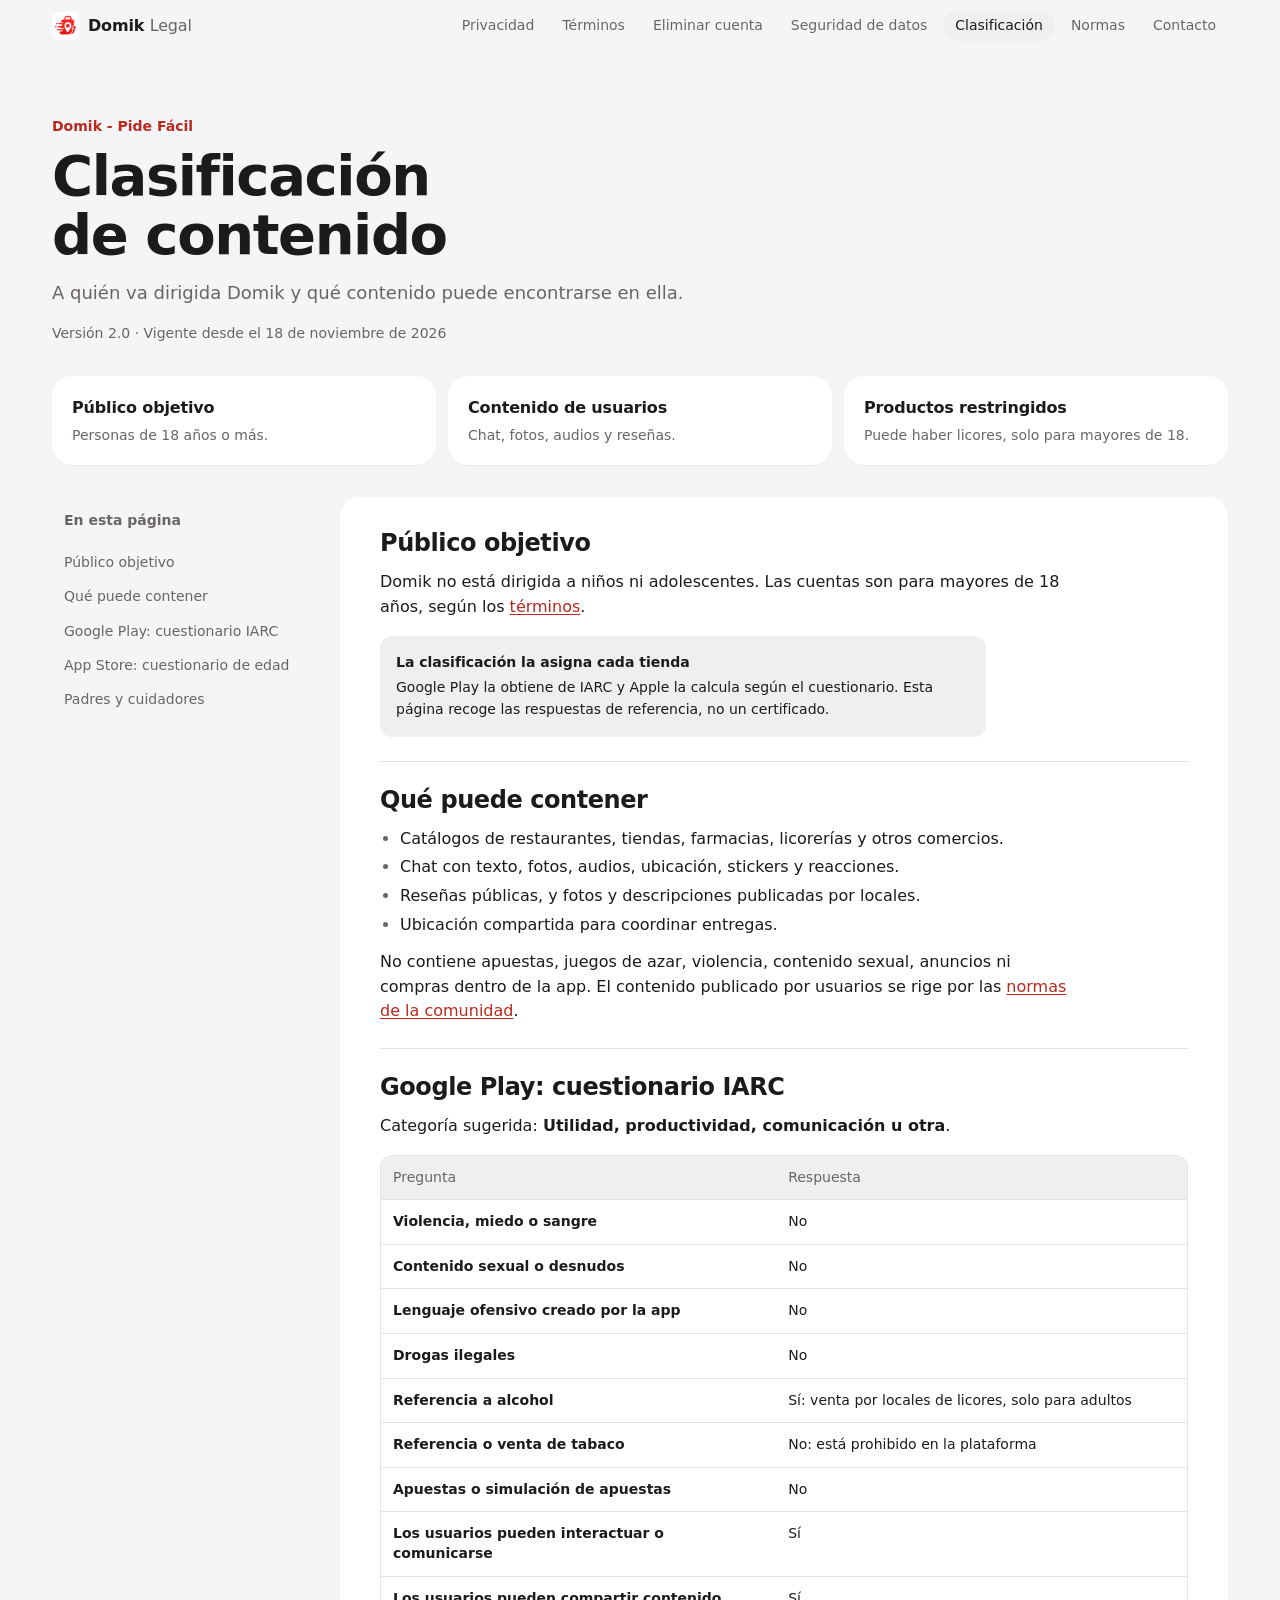
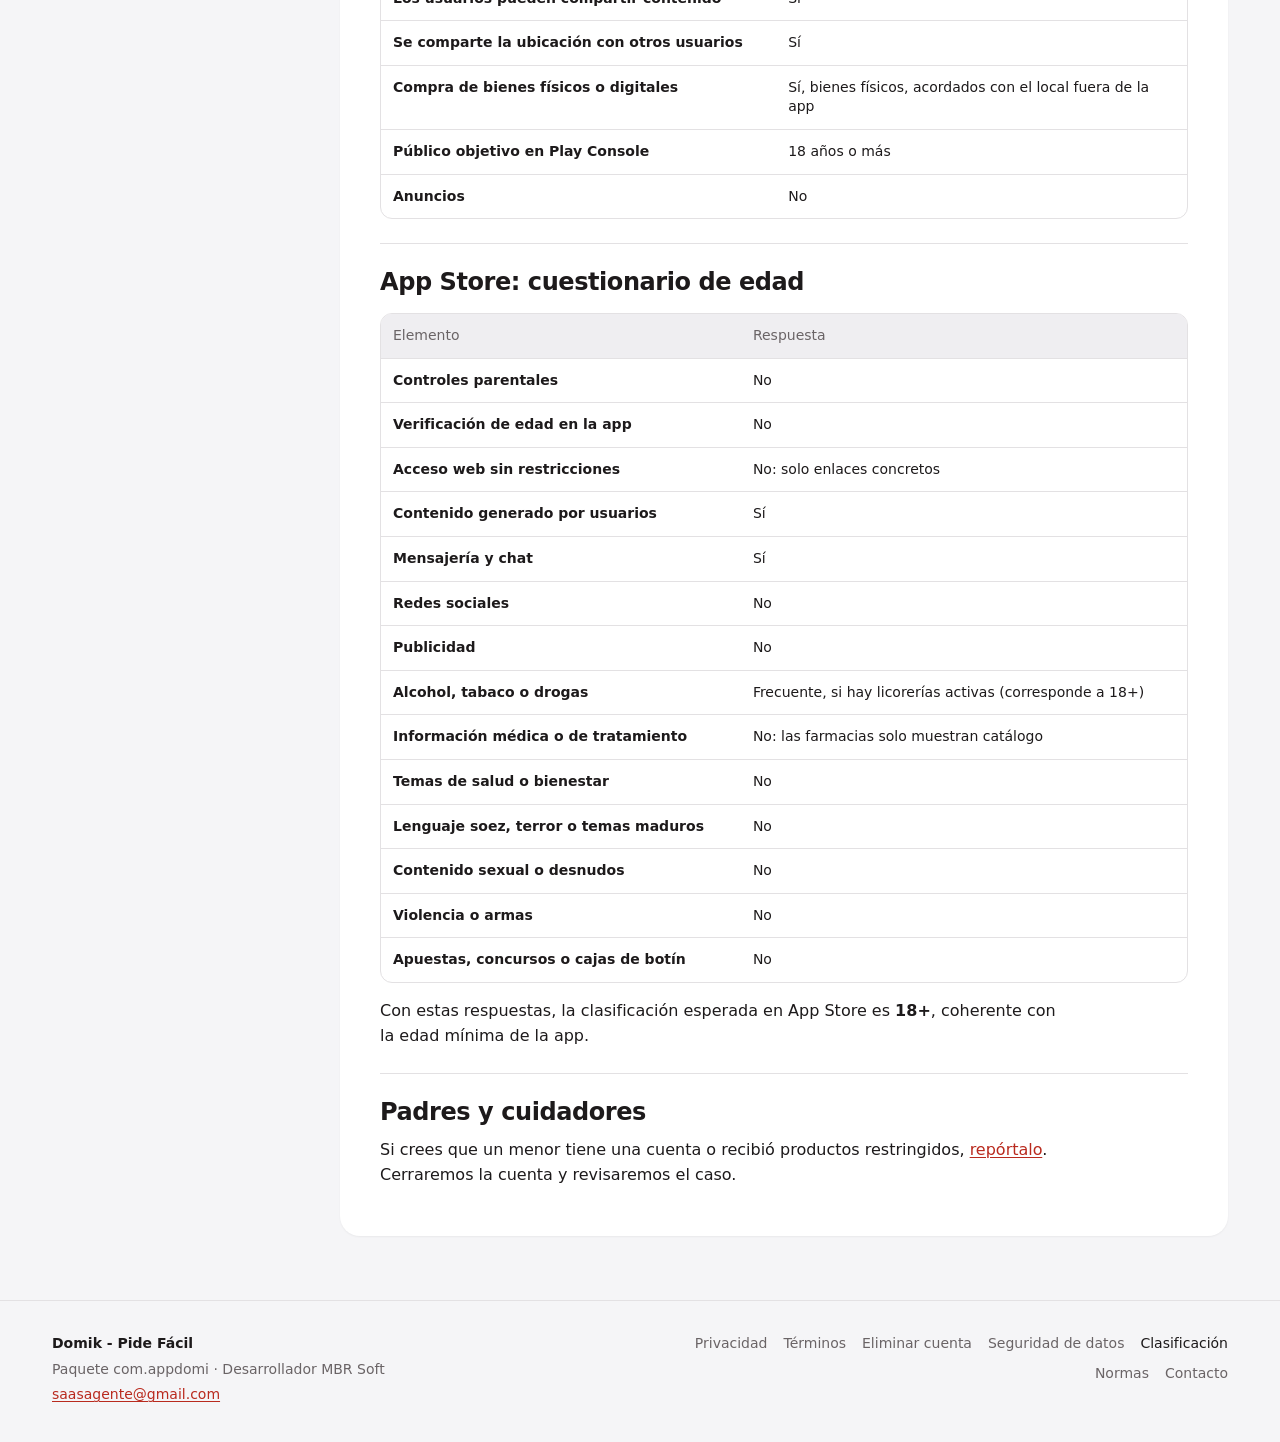
==== clasificacion-contenido.html @ aacac6eb "feat(legal): crear centro legal de Domik con páginas para tiendas Reescribe privacidad y eliminación" ====
<!doctype html>
<html lang="es-CO">
<head>
<meta charset="utf-8">
<meta name="viewport" content="width=device-width, initial-scale=1, viewport-fit=cover">
<meta http-equiv="Content-Security-Policy" content="default-src 'none'; style-src 'self'; script-src 'self'; img-src 'self'; base-uri 'none'; form-action 'none'">
<meta name="referrer" content="strict-origin-when-cross-origin">
<title>Clasificación de contenido | Domik</title>
<meta name="description" content="Público objetivo y declaración de contenido de Domik - Pide Fácil para Google Play (IARC) y App Store.">
<link rel="canonical" href="https://politicas.millerrivera.com/clasificacion-contenido.html">
<meta property="og:type" content="website">
<meta property="og:locale" content="es_CO">
<meta property="og:site_name" content="Domik - Pide Fácil">
<meta property="og:title" content="Clasificación de contenido | Domik">
<meta property="og:description" content="Público objetivo y declaración de contenido de Domik - Pide Fácil para Google Play (IARC) y App Store.">
<meta property="og:url" content="https://politicas.millerrivera.com/clasificacion-contenido.html">
<meta property="og:image" content="https://politicas.millerrivera.com/assets/logo.png">
<meta name="theme-color" media="(prefers-color-scheme: light)" content="#f5f5f7">
<meta name="theme-color" media="(prefers-color-scheme: dark)" content="#0e0b0c">
<link rel="icon" href="assets/logo.png" type="image/png">
<link rel="apple-touch-icon" href="assets/logo.png">
<link rel="stylesheet" href="assets/styles.css">
<script src="assets/site.js" defer></script>
</head>
<body>
<a class="skip" href="#contenido">Saltar al contenido</a>
<header class="topbar">
  <div class="topbar-in">
    <a class="brand" href="politicas.html" aria-label="Domik, centro legal"><img src="assets/logo.png" alt="" width="28" height="28"><span>Domik <small>Legal</small></span></a>
    <nav class="nav-wide" aria-label="Documentos legales"><a class="nav-link" href="politicas.html">Privacidad</a><a class="nav-link" href="terminos.html">Términos</a><a class="nav-link" href="./">Eliminar cuenta</a><a class="nav-link" href="seguridad-datos.html">Seguridad de datos</a><a class="nav-link" href="clasificacion-contenido.html" aria-current="page">Clasificación</a><a class="nav-link" href="normas-comunidad.html">Normas</a><a class="nav-link" href="contacto.html">Contacto</a></nav>
    <details class="nav-menu">
      <summary>Documentos</summary>
      <nav aria-label="Documentos legales, menú"><a class="menu-link" href="politicas.html">Privacidad</a><a class="menu-link" href="terminos.html">Términos</a><a class="menu-link" href="./">Eliminar cuenta</a><a class="menu-link" href="seguridad-datos.html">Seguridad de datos</a><a class="menu-link" href="clasificacion-contenido.html" aria-current="page">Clasificación</a><a class="menu-link" href="normas-comunidad.html">Normas</a><a class="menu-link" href="contacto.html">Contacto</a></nav>
    </details>
  </div>
</header>
<main id="contenido">
  <header class="hero">
    <p class="eyebrow">Domik - Pide Fácil</p>
    <h1>Clasificación de contenido</h1>
    <p class="lead">A quién va dirigida Domik y qué contenido puede encontrarse en ella.</p>
    <p class="meta">Versión 2.0 · Vigente desde el <time datetime="2026-11-18">18 de noviembre de 2026</time></p>
    
  </header>
  <div class="summary"><div class="cards"><div class="card"><h3>Público objetivo</h3><p>Personas de 18 años o más.</p></div><div class="card"><h3>Contenido de usuarios</h3><p>Chat, fotos, audios y reseñas.</p></div><div class="card"><h3>Productos restringidos</h3><p>Puede haber licores, solo para mayores de 18.</p></div></div></div>
  <div class="doc">
    <aside class="toc-wrap">
      <details class="toc" open>
        <summary>En esta página</summary>
        <ol><li><a href="#publico">Público objetivo</a></li><li><a href="#contenido">Qué puede contener</a></li><li><a href="#google">Google Play: cuestionario IARC</a></li><li><a href="#apple">App Store: cuestionario de edad</a></li><li><a href="#familias">Padres y cuidadores</a></li></ol>
      </details>
    </aside>
    <article class="prose">
<section id="publico"><h2>Público objetivo</h2>
      <p>Domik no está dirigida a niños ni adolescentes. Las cuentas son para mayores de 18 años, según los <a href="terminos.html#cuenta">términos</a>.</p>
      <aside class="callout callout-info"><strong>La clasificación la asigna cada tienda</strong><div>Google Play la obtiene de IARC y Apple la calcula según el cuestionario. Esta página recoge las respuestas de referencia, no un certificado.</div></aside>
    </section>
<section id="contenido"><h2>Qué puede contener</h2>
      <ul><li>Catálogos de restaurantes, tiendas, farmacias, licorerías y otros comercios.</li><li>Chat con texto, fotos, audios, ubicación, stickers y reacciones.</li><li>Reseñas públicas, y fotos y descripciones publicadas por locales.</li><li>Ubicación compartida para coordinar entregas.</li></ul>
      <p>No contiene apuestas, juegos de azar, violencia, contenido sexual, anuncios ni compras dentro de la app. El contenido publicado por usuarios se rige por las <a href="normas-comunidad.html">normas de la comunidad</a>.</p>
    </section>
<section id="google"><h2>Google Play: cuestionario IARC</h2>
      <p>Categoría sugerida: <strong>Utilidad, productividad, comunicación u otra</strong>.</p>
      <div class="table-wrap"><table><thead><tr><th scope="col">Pregunta</th><th scope="col">Respuesta</th></tr></thead><tbody><tr><th scope="row" data-label="Pregunta">Violencia, miedo o sangre</th><td data-label="Respuesta">No</td></tr><tr><th scope="row" data-label="Pregunta">Contenido sexual o desnudos</th><td data-label="Respuesta">No</td></tr><tr><th scope="row" data-label="Pregunta">Lenguaje ofensivo creado por la app</th><td data-label="Respuesta">No</td></tr><tr><th scope="row" data-label="Pregunta">Drogas ilegales</th><td data-label="Respuesta">No</td></tr><tr><th scope="row" data-label="Pregunta">Referencia a alcohol</th><td data-label="Respuesta">Sí: venta por locales de licores, solo para adultos</td></tr><tr><th scope="row" data-label="Pregunta">Referencia o venta de tabaco</th><td data-label="Respuesta">No: está prohibido en la plataforma</td></tr><tr><th scope="row" data-label="Pregunta">Apuestas o simulación de apuestas</th><td data-label="Respuesta">No</td></tr><tr><th scope="row" data-label="Pregunta">Los usuarios pueden interactuar o comunicarse</th><td data-label="Respuesta">Sí</td></tr><tr><th scope="row" data-label="Pregunta">Los usuarios pueden compartir contenido</th><td data-label="Respuesta">Sí</td></tr><tr><th scope="row" data-label="Pregunta">Se comparte la ubicación con otros usuarios</th><td data-label="Respuesta">Sí</td></tr><tr><th scope="row" data-label="Pregunta">Compra de bienes físicos o digitales</th><td data-label="Respuesta">Sí, bienes físicos, acordados con el local fuera de la app</td></tr><tr><th scope="row" data-label="Pregunta">Público objetivo en Play Console</th><td data-label="Respuesta">18 años o más</td></tr><tr><th scope="row" data-label="Pregunta">Anuncios</th><td data-label="Respuesta">No</td></tr></tbody></table></div>
    </section>
<section id="apple"><h2>App Store: cuestionario de edad</h2>
      <div class="table-wrap"><table><thead><tr><th scope="col">Elemento</th><th scope="col">Respuesta</th></tr></thead><tbody><tr><th scope="row" data-label="Elemento">Controles parentales</th><td data-label="Respuesta">No</td></tr><tr><th scope="row" data-label="Elemento">Verificación de edad en la app</th><td data-label="Respuesta">No</td></tr><tr><th scope="row" data-label="Elemento">Acceso web sin restricciones</th><td data-label="Respuesta">No: solo enlaces concretos</td></tr><tr><th scope="row" data-label="Elemento">Contenido generado por usuarios</th><td data-label="Respuesta">Sí</td></tr><tr><th scope="row" data-label="Elemento">Mensajería y chat</th><td data-label="Respuesta">Sí</td></tr><tr><th scope="row" data-label="Elemento">Redes sociales</th><td data-label="Respuesta">No</td></tr><tr><th scope="row" data-label="Elemento">Publicidad</th><td data-label="Respuesta">No</td></tr><tr><th scope="row" data-label="Elemento">Alcohol, tabaco o drogas</th><td data-label="Respuesta">Frecuente, si hay licorerías activas (corresponde a 18+)</td></tr><tr><th scope="row" data-label="Elemento">Información médica o de tratamiento</th><td data-label="Respuesta">No: las farmacias solo muestran catálogo</td></tr><tr><th scope="row" data-label="Elemento">Temas de salud o bienestar</th><td data-label="Respuesta">No</td></tr><tr><th scope="row" data-label="Elemento">Lenguaje soez, terror o temas maduros</th><td data-label="Respuesta">No</td></tr><tr><th scope="row" data-label="Elemento">Contenido sexual o desnudos</th><td data-label="Respuesta">No</td></tr><tr><th scope="row" data-label="Elemento">Violencia o armas</th><td data-label="Respuesta">No</td></tr><tr><th scope="row" data-label="Elemento">Apuestas, concursos o cajas de botín</th><td data-label="Respuesta">No</td></tr></tbody></table></div>
      <p>Con estas respuestas, la clasificación esperada en App Store es <strong>18+</strong>, coherente con la edad mínima de la app.</p>
    </section>
<section id="familias"><h2>Padres y cuidadores</h2>
      <p>Si crees que un menor tiene una cuenta o recibió productos restringidos, <a href="contacto.html#reportar">repórtalo</a>. Cerraremos la cuenta y revisaremos el caso.</p>
    </section>
    </article>
  </div>
</main>
<footer class="footer">
  <div class="footer-in">
    <div>
      <p class="footer-name">Domik - Pide Fácil</p>
      <p>Paquete com.appdomi · Desarrollador MBR Soft</p>
      <p><a href="mailto:saasagente@gmail.com">saasagente@gmail.com</a></p>
    </div>
    <nav aria-label="Documentos legales, pie de página"><a class="footer-link" href="politicas.html">Privacidad</a><a class="footer-link" href="terminos.html">Términos</a><a class="footer-link" href="./">Eliminar cuenta</a><a class="footer-link" href="seguridad-datos.html">Seguridad de datos</a><a class="footer-link" href="clasificacion-contenido.html" aria-current="page">Clasificación</a><a class="footer-link" href="normas-comunidad.html">Normas</a><a class="footer-link" href="contacto.html">Contacto</a></nav>
  </div>
</footer>
</body>
</html>
---- assets/styles.css ----
/* Sistema de diseño del sitio legal.
   Primitivos: paleta de marca de la app y neutros.
   Semánticos: los únicos que usan los componentes; el modo oscuro solo los redefine. */

:root {
  color-scheme: light dark;

  /* Primitivos */
  --red-300: #ff6f66;
  --red-500: #d93a2b;
  --red-600: #b92a1e;
  --red-100: #fde7e8;
  --red-900: #35100f;
  --amber-100: #fff3d6;
  --amber-800: #7a4d00;
  --amber-900: #33240a;
  --amber-200: #ffd98a;
  --ink-950: #0e0b0c;
  --ink-900: #1a1516;
  --ink-800: #272122;
  --ink-700: #3a3334;
  --gray-500: #6a6466;
  --gray-400: #a8a1a3;
  --gray-200: #e3e1e3;
  --gray-100: #f5f5f7;
  --white: #fff;

  /* Semánticos */
  --background: var(--gray-100);
  --surface: var(--white);
  --surface-muted: #efeef1;
  --foreground: #1d1a1b;
  --muted: var(--gray-500);
  --border: var(--gray-200);
  --primary: var(--red-600);
  --primary-solid: var(--red-600);
  --on-primary: var(--white);
  --primary-tint: var(--red-100);
  --on-tint: #8a1d14;
  --warning-bg: var(--amber-100);
  --warning-fg: var(--amber-800);
  --ring: var(--red-500);
  --material: rgb(245 245 247 / 0.72);
  --material-solid: var(--gray-100);

  /* Tipografía */
  --font: system-ui, -apple-system, "SF Pro Text", "Segoe UI", Roboto, "Helvetica Neue", Arial, sans-serif;
  --text-xs: 0.75rem;
  --text-sm: 0.875rem;
  --text-md: 1rem;
  --text-lg: 1.125rem;
  --text-xl: 1.5rem;
  --text-display: clamp(2.25rem, 1.6rem + 3vw, 3.5rem);

  /* Espaciado (base 4 px) */
  --s-1: 0.25rem;
  --s-2: 0.5rem;
  --s-3: 0.75rem;
  --s-4: 1rem;
  --s-5: 1.25rem;
  --s-6: 1.5rem;
  --s-8: 2rem;
  --s-10: 2.5rem;
  --s-12: 3rem;
  --s-16: 4rem;

  /* Radios y sombras */
  --r-sm: 0.5rem;
  --r-md: 0.75rem;
  --r-lg: 1.25rem;
  --r-full: 999px;
  --shadow-sm: 0 1px 2px rgb(20 10 10 / 0.05);
  --shadow-md: 0 1px 2px rgb(20 10 10 / 0.04), 0 8px 24px rgb(20 10 10 / 0.06);

  --bar-h: 3.25rem;
}

@media (prefers-color-scheme: dark) {
  :root {
    --background: var(--ink-950);
    --surface: var(--ink-900);
    --surface-muted: var(--ink-800);
    --foreground: #f4f1f1;
    --muted: var(--gray-400);
    --border: var(--ink-700);
    --primary: var(--red-300);
    --primary-solid: var(--red-600);
    --primary-tint: var(--red-900);
    --on-tint: #ffc9c4;
    --warning-bg: var(--amber-900);
    --warning-fg: var(--amber-200);
    --ring: var(--red-300);
    --material: rgb(14 11 12 / 0.72);
    --material-solid: var(--ink-950);
    --shadow-sm: none;
    --shadow-md: none;
  }
}

*, *::before, *::after { box-sizing: border-box; }

html {
  font-family: var(--font);
  line-height: 1.55;
  -webkit-text-size-adjust: 100%;
  scroll-behavior: smooth;
  scroll-padding-top: calc(var(--bar-h) + var(--s-6));
}

body {
  margin: 0;
  background: var(--background);
  color: var(--foreground);
  -webkit-font-smoothing: antialiased;
  overflow-wrap: break-word;
}

a { color: var(--primary); text-underline-offset: 0.15em; text-decoration-thickness: 1px; }
a:hover { text-decoration-thickness: 2px; }
:focus-visible { outline: 2px solid var(--ring); outline-offset: 2px; border-radius: var(--r-sm); }

.skip {
  position: absolute; left: var(--s-3); top: -4rem; z-index: 30;
  padding: var(--s-2) var(--s-4); border-radius: var(--r-sm);
  background: var(--primary-solid); color: var(--on-primary);
}
.skip:focus { top: var(--s-2); }

/* Barra superior: material translúcido, el contenido pasa por debajo. */
.topbar {
  position: sticky; top: 0; z-index: 20;
  background: var(--material);
  -webkit-backdrop-filter: blur(20px) saturate(180%);
  backdrop-filter: blur(20px) saturate(180%);
}
.topbar::after {
  content: ""; position: absolute; inset: 100% 0 auto; height: var(--s-3);
  background: linear-gradient(var(--material), transparent);
  pointer-events: none; opacity: 0; transition: opacity 160ms ease;
}
.is-scrolled .topbar::after { opacity: 1; }

.topbar-in {
  display: flex; align-items: center; justify-content: space-between; gap: var(--s-4);
  max-width: 76rem; min-height: var(--bar-h); margin: 0 auto;
  padding: 0 max(var(--s-5), env(safe-area-inset-right)) 0 max(var(--s-5), env(safe-area-inset-left));
}
.brand {
  display: inline-flex; align-items: center; gap: var(--s-2);
  color: var(--foreground); font-weight: 600; letter-spacing: -0.01em; text-decoration: none;
}
.brand img { border-radius: var(--r-sm); }
.brand small { color: var(--muted); font-size: inherit; font-weight: 400; }

.nav-wide { display: none; gap: var(--s-1); }
.nav-link {
  padding: var(--s-1) var(--s-3); border-radius: var(--r-full);
  color: var(--muted); font-size: var(--text-sm); text-decoration: none; white-space: nowrap;
  transition: color 120ms ease, background-color 120ms ease, transform 100ms ease-out;
}
.nav-link:hover { color: var(--foreground); }
.nav-link:active, .btn:active, .menu-link:active { transform: scale(0.97); }
.nav-link[aria-current] { background: var(--surface-muted); color: var(--foreground); font-weight: 500; }

.nav-menu { position: relative; }
.nav-menu summary {
  display: flex; align-items: center; gap: var(--s-1); min-height: 2.75rem;
  color: var(--foreground); font-size: var(--text-sm); font-weight: 500;
  cursor: pointer; list-style: none;
}
.nav-menu summary::-webkit-details-marker { display: none; }
.nav-menu summary::after, .toc summary::after {
  content: ""; width: 0.45em; height: 0.45em; margin: -0.15em 0 0 0.35em;
  border: solid currentColor; border-width: 0 1.5px 1.5px 0; transform: rotate(45deg);
  transition: transform 160ms ease;
}
.nav-menu[open] summary::after, .toc[open] summary::after { margin-top: 0.2em; transform: rotate(-135deg); }
.nav-menu nav {
  position: absolute; right: 0; top: 100%; display: grid; width: min(17rem, calc(100vw - 2.5rem));
  padding: var(--s-2); border: 1px solid var(--border); border-radius: var(--r-lg);
  background: var(--surface); box-shadow: var(--shadow-md);
  transform-origin: top right; animation: materialize 180ms ease-out;
}
.menu-link {
  padding: var(--s-3); border-radius: var(--r-md);
  color: var(--foreground); text-decoration: none;
  transition: background-color 120ms ease, transform 100ms ease-out;
}
.menu-link:hover { background: var(--surface-muted); }
.menu-link[aria-current] { color: var(--primary); font-weight: 600; }
@keyframes materialize { from { opacity: 0; transform: scale(0.97); } }

/* Encabezado de cada documento */
.hero { max-width: 76rem; margin: 0 auto; padding: var(--s-12) var(--s-5) var(--s-8); }
.eyebrow { margin: 0 0 var(--s-2); color: var(--primary); font-size: var(--text-sm); font-weight: 600; }
h1 {
  max-width: 18ch; margin: 0;
  font-size: var(--text-display); font-weight: 700; line-height: 1.06; letter-spacing: -0.025em;
  text-wrap: balance;
}
.lead { max-width: 42rem; margin: var(--s-4) 0 0; color: var(--muted); font-size: var(--text-lg); line-height: 1.45; text-wrap: pretty; }
.meta { margin: var(--s-4) 0 0; color: var(--muted); font-size: var(--text-sm); }

.actions { display: flex; flex-wrap: wrap; gap: var(--s-3); margin-top: var(--s-6); }
.btn {
  display: inline-flex; align-items: center; justify-content: center; min-height: 2.75rem;
  padding: var(--s-2) var(--s-5); border: 1px solid transparent; border-radius: var(--r-full);
  font-weight: 600; text-decoration: none;
  transition: background-color 120ms ease, border-color 120ms ease, transform 100ms ease-out;
}
.btn-primary { background: var(--primary-solid); color: var(--on-primary); }
.btn-primary:hover { background: #a02317; }
.btn-secondary { border-color: var(--border); background: var(--surface); color: var(--foreground); }
.btn-secondary:hover { background: var(--surface-muted); }

/* Resumen inicial */
.summary { max-width: 76rem; margin: 0 auto; padding: 0 var(--s-5) var(--s-8); }
.cards { display: grid; gap: var(--s-3); grid-template-columns: repeat(auto-fit, minmax(min(100%, 14rem), 1fr)); }
.card { padding: var(--s-5); border-radius: var(--r-lg); background: var(--surface); box-shadow: var(--shadow-sm); }
.card h3 { margin: 0 0 var(--s-1); font-size: var(--text-md); font-weight: 600; letter-spacing: -0.01em; }
.card p { margin: 0; color: var(--muted); font-size: var(--text-sm); line-height: 1.45; }
.prose .cards { margin: var(--s-5) 0; }
.prose .card { background: var(--surface-muted); box-shadow: none; }

/* Documento */
.doc { display: grid; gap: var(--s-6); max-width: 76rem; margin: 0 auto; padding: 0 var(--s-5) var(--s-16); }
.toc { border-radius: var(--r-lg); background: var(--surface); box-shadow: var(--shadow-sm); }
.toc summary {
  display: flex; align-items: center; justify-content: space-between; min-height: 3rem;
  padding: var(--s-2) var(--s-5); font-weight: 600; cursor: pointer; list-style: none;
}
.toc summary::-webkit-details-marker { display: none; }
.toc ol { margin: 0; padding: 0 var(--s-2) var(--s-3); list-style: none; }
.toc a {
  display: block; padding: var(--s-2) var(--s-3); border-radius: var(--r-sm);
  color: var(--muted); font-size: var(--text-sm); line-height: 1.3; text-decoration: none;
}
.toc a:hover { color: var(--foreground); }
.toc a.is-active { background: var(--surface-muted); color: var(--foreground); font-weight: 500; }

.prose { min-width: 0; padding: var(--s-2) var(--s-5) var(--s-6); border-radius: var(--r-lg); background: var(--surface); box-shadow: var(--shadow-sm); }
.prose section { padding: var(--s-6) 0; border-top: 1px solid var(--border); }
.prose section:first-child { border-top: 0; }
.prose h2 { margin: 0 0 var(--s-3); font-size: var(--text-xl); font-weight: 650; line-height: 1.2; letter-spacing: -0.018em; text-wrap: balance; }
.prose h3 { margin: var(--s-5) 0 var(--s-2); font-size: var(--text-md); font-weight: 600; }
.prose p, .prose ul, .prose ol { max-width: 68ch; margin: 0 0 var(--s-3); }
.prose ul, .prose ol { padding-left: var(--s-5); }
.prose li { margin-bottom: var(--s-1); }
.prose li::marker { color: var(--muted); }
.prose > section > :last-child { margin-bottom: 0; }

.steps { padding: 0 !important; list-style: none; counter-reset: paso; }
.steps li { display: flex; gap: var(--s-3); margin-bottom: var(--s-3); counter-increment: paso; }
.steps li::before {
  content: counter(paso); flex: none; display: grid; place-items: center;
  width: 1.75rem; height: 1.75rem; border-radius: var(--r-full);
  background: var(--primary-tint); color: var(--on-tint); font-size: var(--text-sm); font-weight: 600;
}

.callout { max-width: 68ch; margin: var(--s-4) 0; padding: var(--s-4); border-radius: var(--r-md); background: var(--surface-muted); font-size: var(--text-sm); }
.callout strong { display: block; margin-bottom: var(--s-1); }
.callout-importante { background: var(--primary-tint); color: var(--on-tint); }
.callout-importante a { color: inherit; }

.pending { padding: 0 var(--s-1); border-radius: 0.25rem; background: var(--warning-bg); color: var(--warning-fg); font-weight: 600; }

/* Tablas: en móvil cada fila se convierte en tarjeta. */
.table-wrap { margin: var(--s-4) 0; }
table, tbody { display: block; }
table { width: 100%; border-collapse: collapse; font-size: var(--text-sm); line-height: 1.4; }
caption { margin-bottom: var(--s-2); color: var(--muted); text-align: left; }
thead { position: absolute; width: 1px; height: 1px; overflow: hidden; clip-path: inset(50%); }
tr { display: block; margin-bottom: var(--s-3); padding: var(--s-2) var(--s-4); border-radius: var(--r-md); background: var(--surface-muted); }
tbody th, td { display: block; padding: var(--s-2) 0; text-align: left; overflow-wrap: anywhere; }
tbody th { font-weight: 600; }
td::before { content: attr(data-label); display: block; color: var(--muted); font-size: var(--text-xs); }

/* Pie */
.footer { border-top: 1px solid var(--border); color: var(--muted); font-size: var(--text-sm); }
.footer-in { display: grid; gap: var(--s-6); max-width: 76rem; margin: 0 auto; padding: var(--s-8) var(--s-5) max(var(--s-8), env(safe-area-inset-bottom)); }
.footer p { margin: 0 0 var(--s-1); }
.footer-name { color: var(--foreground); font-weight: 600; }
.footer nav { display: flex; flex-wrap: wrap; gap: var(--s-2) var(--s-4); }
.footer-link { color: var(--muted); text-decoration: none; }
.footer-link:hover { color: var(--foreground); text-decoration: underline; }
.footer-link[aria-current] { color: var(--foreground); }

@media (min-width: 40rem) {
  .prose { padding-inline: var(--s-8); }
  .hero { padding-top: var(--s-16); }
  .footer-in { grid-template-columns: 1fr 1fr; }
  .footer nav { justify-content: flex-end; align-content: flex-start; }
}

@media (min-width: 48rem) {
  thead { position: static; width: auto; height: auto; clip-path: none; }
  .table-wrap { overflow-x: auto; border: 1px solid var(--border); border-radius: var(--r-md); }
  table { display: table; }
  tbody { display: table-row-group; }
  caption { padding: var(--s-3) var(--s-3) 0; margin: 0; }
  tr { display: table-row; margin: 0; padding: 0; border-radius: 0; background: none; }
  thead th { padding: var(--s-3); background: var(--surface-muted); color: var(--muted); font-weight: 500; text-align: left; }
  tbody th, td { display: table-cell; padding: var(--s-3); border-top: 1px solid var(--border); vertical-align: top; overflow-wrap: break-word; }
  td::before { content: none; }
}

@media (min-width: 64rem) {
  .nav-wide { display: flex; }
  .nav-menu { display: none; }
  .doc { grid-template-columns: 16rem minmax(0, 1fr); gap: var(--s-8); align-items: start; }
  .toc-wrap { position: sticky; top: calc(var(--bar-h) + var(--s-4)); max-height: calc(100dvh - var(--bar-h) - var(--s-8)); overflow-y: auto; scrollbar-width: thin; scrollbar-color: var(--border) transparent; }
  .toc { background: none; box-shadow: none; }
  .toc summary { padding-inline: var(--s-3); color: var(--muted); font-size: var(--text-sm); pointer-events: none; }
  .toc summary::after { display: none; }
  .toc ol { padding-inline: 0; }
  .prose { padding-inline: var(--s-10); }
}

@media (prefers-reduced-motion: reduce) {
  html { scroll-behavior: auto; }
  *, *::before, *::after { animation: none !important; transition-duration: 0.01ms !important; }
  .nav-link:active, .btn:active, .menu-link:active { transform: none; }
}

@media (prefers-reduced-transparency: reduce) {
  .topbar { background: var(--material-solid); -webkit-backdrop-filter: none; backdrop-filter: none; }
  .topbar::after { display: none; }
}

@media (prefers-contrast: more) {
  :root { --muted: var(--foreground); --border: currentColor; }
  .topbar { background: var(--material-solid); -webkit-backdrop-filter: none; backdrop-filter: none; border-bottom: 1px solid var(--foreground); }
  .card, .prose, .toc, .callout, tr { outline: 1px solid var(--foreground); }
}

@media print {
  :root { color-scheme: light; }
  .topbar, .toc-wrap, .footer nav, .actions, .skip { display: none; }
  body, .prose, .card { background: #fff; color: #000; box-shadow: none; }
  .doc { display: block; padding: 0; }
  section { break-inside: avoid-page; }
}
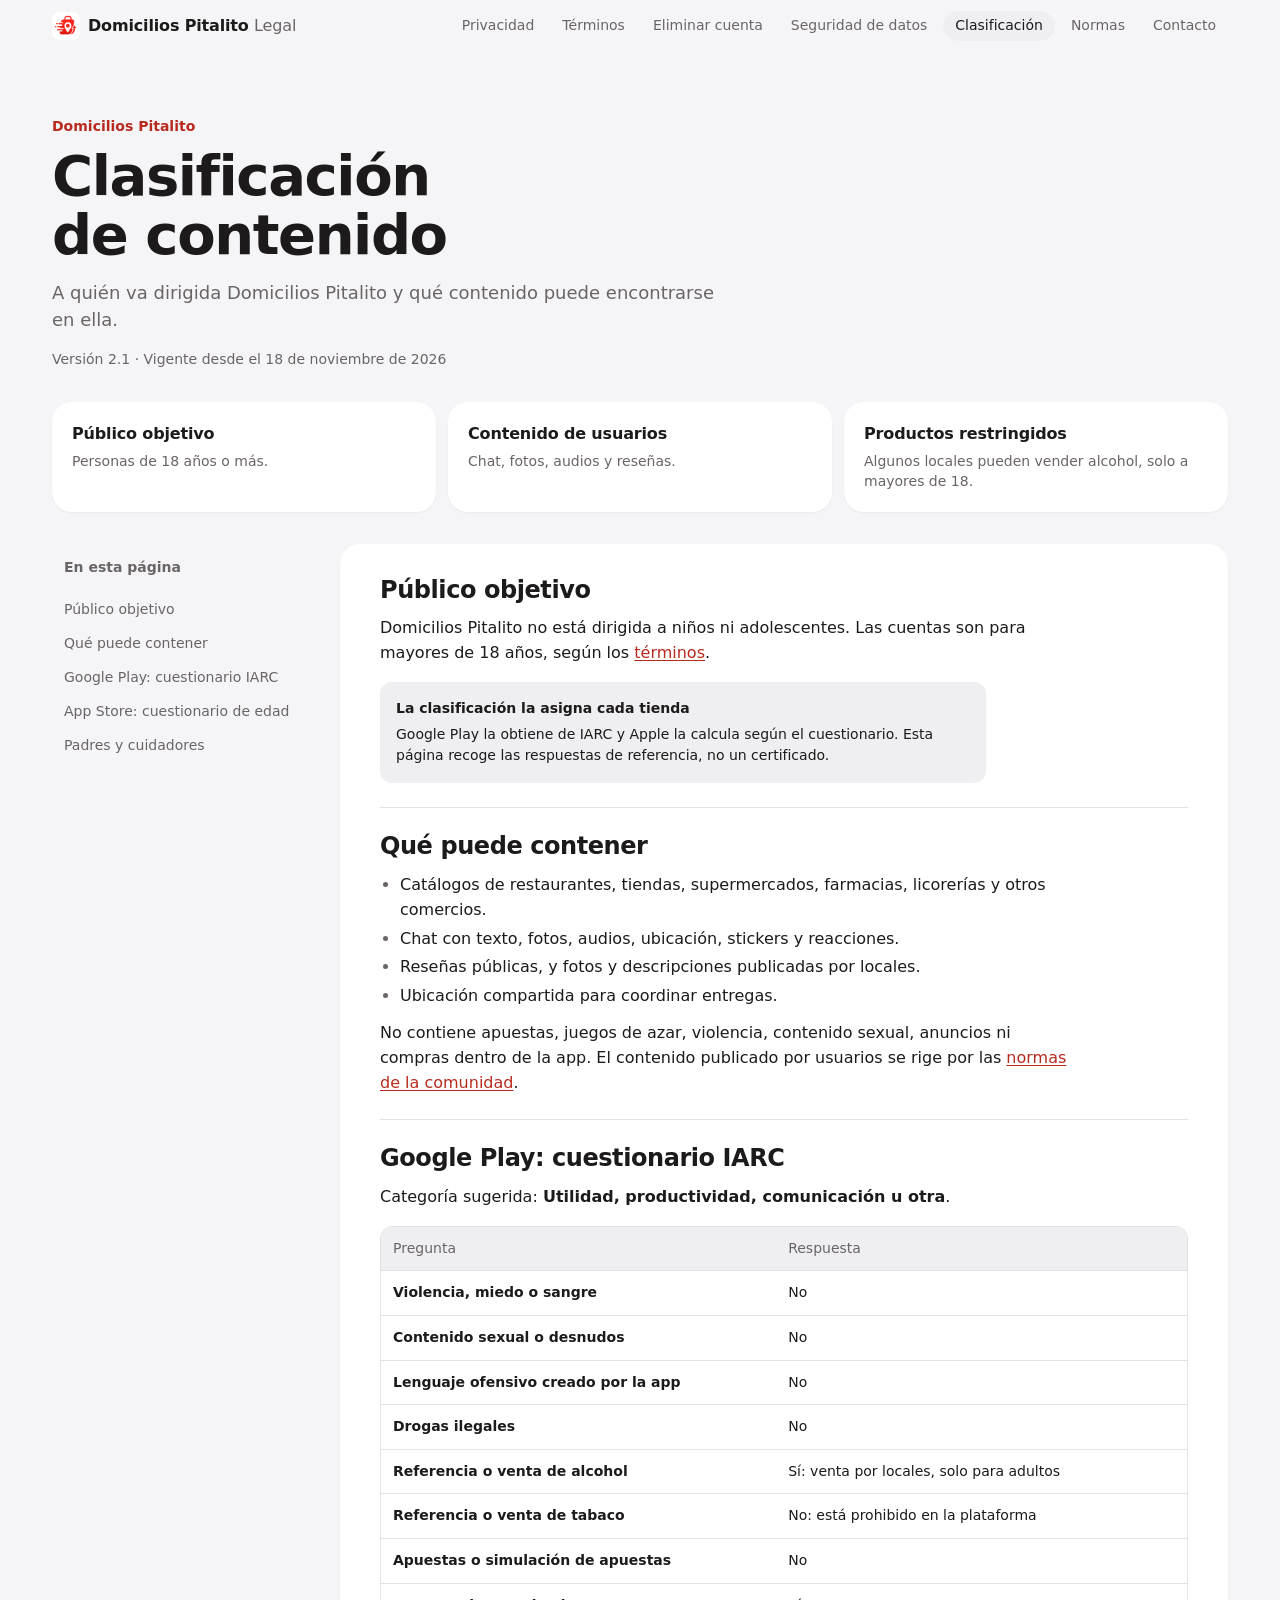
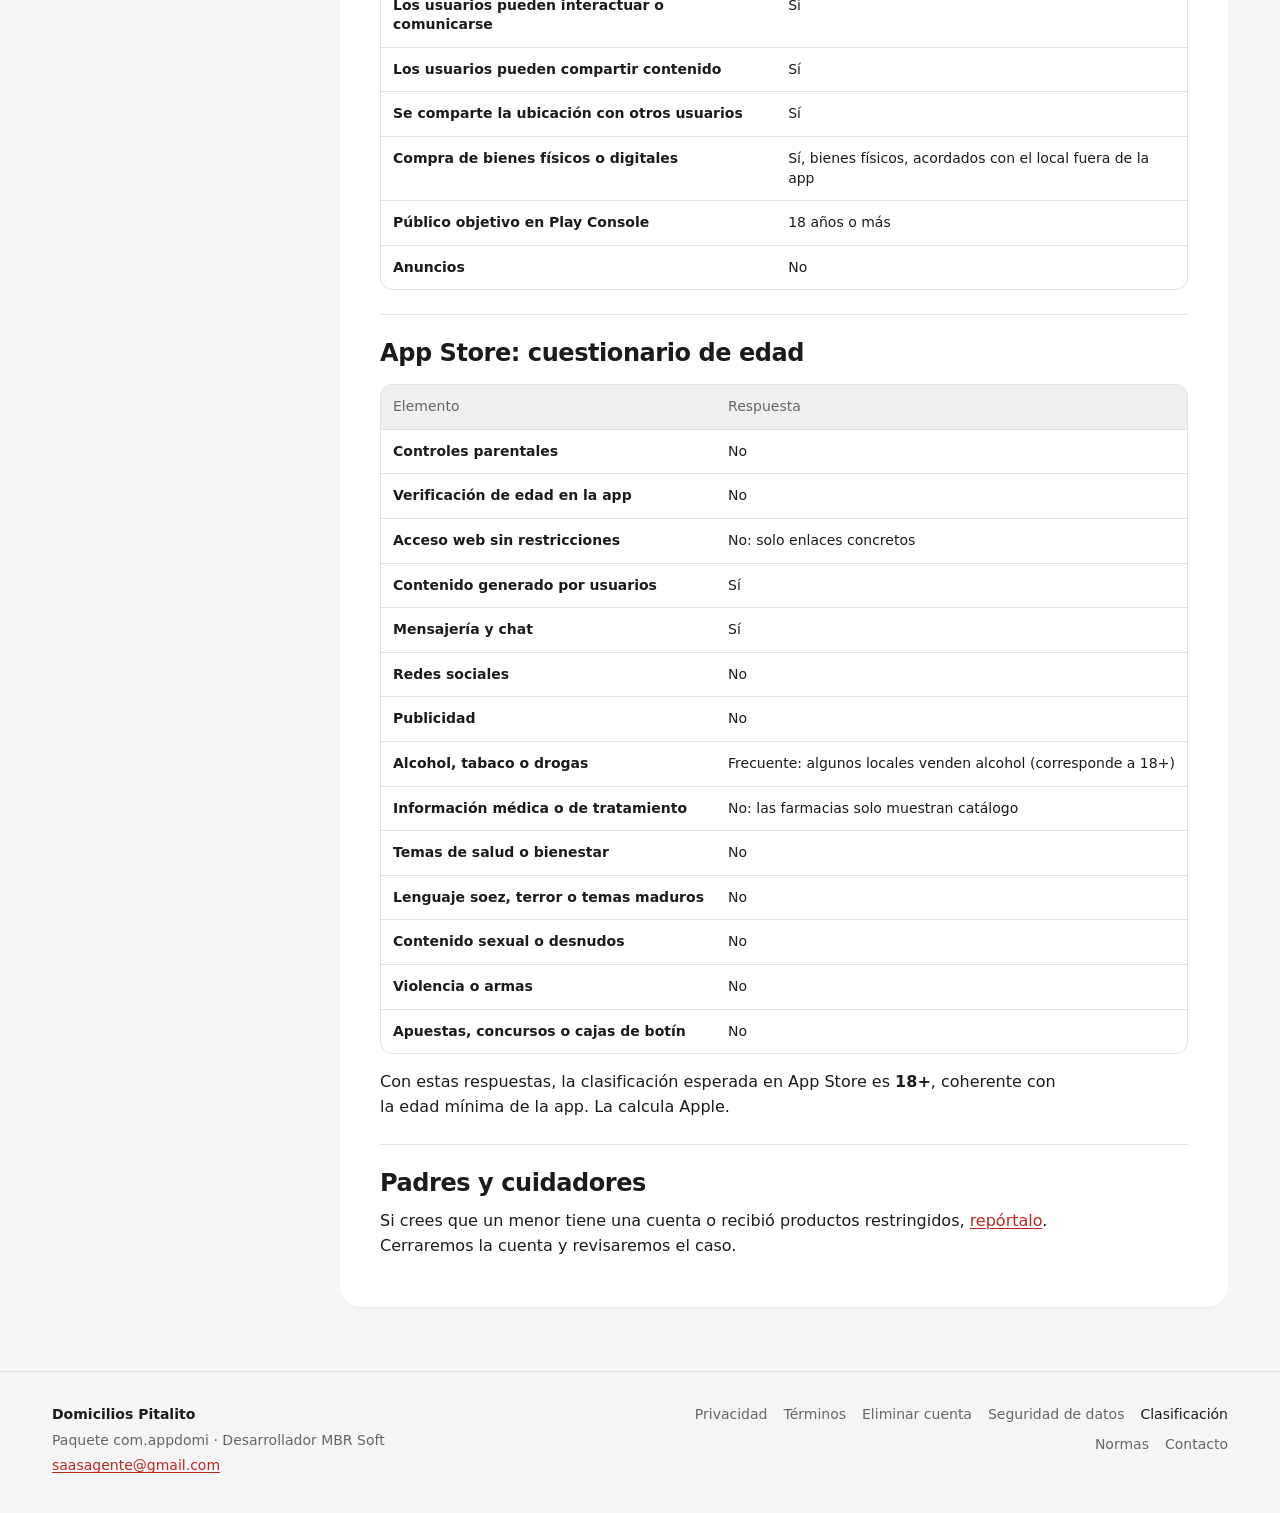
==== commit 98262b91: "feat(legal): publicar centro legal como Domicilios Pitalito Usa el nombre de la ficha de tiendas y c" ====
--- a/clasificacion-contenido.html
+++ b/clasificacion-contenido.html
@@ -5,14 +5,14 @@
 <meta name="viewport" content="width=device-width, initial-scale=1, viewport-fit=cover">
 <meta http-equiv="Content-Security-Policy" content="default-src 'none'; style-src 'self'; script-src 'self'; img-src 'self'; base-uri 'none'; form-action 'none'">
 <meta name="referrer" content="strict-origin-when-cross-origin">
-<title>Clasificación de contenido | Domik</title>
-<meta name="description" content="Público objetivo y declaración de contenido de Domik - Pide Fácil para Google Play (IARC) y App Store.">
+<title>Clasificación de contenido | Domicilios Pitalito</title>
+<meta name="description" content="Público objetivo y declaración de contenido de Domicilios Pitalito para Google Play (IARC) y App Store.">
 <link rel="canonical" href="https://politicas.millerrivera.com/clasificacion-contenido.html">
 <meta property="og:type" content="website">
 <meta property="og:locale" content="es_CO">
-<meta property="og:site_name" content="Domik - Pide Fácil">
-<meta property="og:title" content="Clasificación de contenido | Domik">
-<meta property="og:description" content="Público objetivo y declaración de contenido de Domik - Pide Fácil para Google Play (IARC) y App Store.">
+<meta property="og:site_name" content="Domicilios Pitalito">
+<meta property="og:title" content="Clasificación de contenido | Domicilios Pitalito">
+<meta property="og:description" content="Público objetivo y declaración de contenido de Domicilios Pitalito para Google Play (IARC) y App Store.">
 <meta property="og:url" content="https://politicas.millerrivera.com/clasificacion-contenido.html">
 <meta property="og:image" content="https://politicas.millerrivera.com/assets/logo.png">
 <meta name="theme-color" media="(prefers-color-scheme: light)" content="#f5f5f7">
@@ -26,7 +26,7 @@
 <a class="skip" href="#contenido">Saltar al contenido</a>
 <header class="topbar">
   <div class="topbar-in">
-    <a class="brand" href="politicas.html" aria-label="Domik, centro legal"><img src="assets/logo.png" alt="" width="28" height="28"><span>Domik <small>Legal</small></span></a>
+    <a class="brand" href="politicas.html" aria-label="Domicilios Pitalito, centro legal"><img src="assets/logo.png" alt="" width="28" height="28"><span>Domicilios Pitalito <small>Legal</small></span></a>
     <nav class="nav-wide" aria-label="Documentos legales"><a class="nav-link" href="politicas.html">Privacidad</a><a class="nav-link" href="terminos.html">Términos</a><a class="nav-link" href="./">Eliminar cuenta</a><a class="nav-link" href="seguridad-datos.html">Seguridad de datos</a><a class="nav-link" href="clasificacion-contenido.html" aria-current="page">Clasificación</a><a class="nav-link" href="normas-comunidad.html">Normas</a><a class="nav-link" href="contacto.html">Contacto</a></nav>
     <details class="nav-menu">
       <summary>Documentos</summary>
@@ -36,13 +36,13 @@
 </header>
 <main id="contenido">
   <header class="hero">
-    <p class="eyebrow">Domik - Pide Fácil</p>
+    <p class="eyebrow">Domicilios Pitalito</p>
     <h1>Clasificación de contenido</h1>
-    <p class="lead">A quién va dirigida Domik y qué contenido puede encontrarse en ella.</p>
-    <p class="meta">Versión 2.0 · Vigente desde el <time datetime="2026-11-18">18 de noviembre de 2026</time></p>
+    <p class="lead">A quién va dirigida Domicilios Pitalito y qué contenido puede encontrarse en ella.</p>
+    <p class="meta">Versión 2.1 · Vigente desde el <time datetime="2026-11-18">18 de noviembre de 2026</time></p>
     
   </header>
-  <div class="summary"><div class="cards"><div class="card"><h3>Público objetivo</h3><p>Personas de 18 años o más.</p></div><div class="card"><h3>Contenido de usuarios</h3><p>Chat, fotos, audios y reseñas.</p></div><div class="card"><h3>Productos restringidos</h3><p>Puede haber licores, solo para mayores de 18.</p></div></div></div>
+  <div class="summary"><div class="cards"><div class="card"><h3>Público objetivo</h3><p>Personas de 18 años o más.</p></div><div class="card"><h3>Contenido de usuarios</h3><p>Chat, fotos, audios y reseñas.</p></div><div class="card"><h3>Productos restringidos</h3><p>Algunos locales pueden vender alcohol, solo a mayores de 18.</p></div></div></div>
   <div class="doc">
     <aside class="toc-wrap">
       <details class="toc" open>
@@ -52,20 +52,20 @@
     </aside>
     <article class="prose">
 <section id="publico"><h2>Público objetivo</h2>
-      <p>Domik no está dirigida a niños ni adolescentes. Las cuentas son para mayores de 18 años, según los <a href="terminos.html#cuenta">términos</a>.</p>
+      <p>Domicilios Pitalito no está dirigida a niños ni adolescentes. Las cuentas son para mayores de 18 años, según los <a href="terminos.html#cuenta">términos</a>.</p>
       <aside class="callout callout-info"><strong>La clasificación la asigna cada tienda</strong><div>Google Play la obtiene de IARC y Apple la calcula según el cuestionario. Esta página recoge las respuestas de referencia, no un certificado.</div></aside>
     </section>
 <section id="contenido"><h2>Qué puede contener</h2>
-      <ul><li>Catálogos de restaurantes, tiendas, farmacias, licorerías y otros comercios.</li><li>Chat con texto, fotos, audios, ubicación, stickers y reacciones.</li><li>Reseñas públicas, y fotos y descripciones publicadas por locales.</li><li>Ubicación compartida para coordinar entregas.</li></ul>
+      <ul><li>Catálogos de restaurantes, tiendas, supermercados, farmacias, licorerías y otros comercios.</li><li>Chat con texto, fotos, audios, ubicación, stickers y reacciones.</li><li>Reseñas públicas, y fotos y descripciones publicadas por locales.</li><li>Ubicación compartida para coordinar entregas.</li></ul>
       <p>No contiene apuestas, juegos de azar, violencia, contenido sexual, anuncios ni compras dentro de la app. El contenido publicado por usuarios se rige por las <a href="normas-comunidad.html">normas de la comunidad</a>.</p>
     </section>
 <section id="google"><h2>Google Play: cuestionario IARC</h2>
       <p>Categoría sugerida: <strong>Utilidad, productividad, comunicación u otra</strong>.</p>
-      <div class="table-wrap"><table><thead><tr><th scope="col">Pregunta</th><th scope="col">Respuesta</th></tr></thead><tbody><tr><th scope="row" data-label="Pregunta">Violencia, miedo o sangre</th><td data-label="Respuesta">No</td></tr><tr><th scope="row" data-label="Pregunta">Contenido sexual o desnudos</th><td data-label="Respuesta">No</td></tr><tr><th scope="row" data-label="Pregunta">Lenguaje ofensivo creado por la app</th><td data-label="Respuesta">No</td></tr><tr><th scope="row" data-label="Pregunta">Drogas ilegales</th><td data-label="Respuesta">No</td></tr><tr><th scope="row" data-label="Pregunta">Referencia a alcohol</th><td data-label="Respuesta">Sí: venta por locales de licores, solo para adultos</td></tr><tr><th scope="row" data-label="Pregunta">Referencia o venta de tabaco</th><td data-label="Respuesta">No: está prohibido en la plataforma</td></tr><tr><th scope="row" data-label="Pregunta">Apuestas o simulación de apuestas</th><td data-label="Respuesta">No</td></tr><tr><th scope="row" data-label="Pregunta">Los usuarios pueden interactuar o comunicarse</th><td data-label="Respuesta">Sí</td></tr><tr><th scope="row" data-label="Pregunta">Los usuarios pueden compartir contenido</th><td data-label="Respuesta">Sí</td></tr><tr><th scope="row" data-label="Pregunta">Se comparte la ubicación con otros usuarios</th><td data-label="Respuesta">Sí</td></tr><tr><th scope="row" data-label="Pregunta">Compra de bienes físicos o digitales</th><td data-label="Respuesta">Sí, bienes físicos, acordados con el local fuera de la app</td></tr><tr><th scope="row" data-label="Pregunta">Público objetivo en Play Console</th><td data-label="Respuesta">18 años o más</td></tr><tr><th scope="row" data-label="Pregunta">Anuncios</th><td data-label="Respuesta">No</td></tr></tbody></table></div>
+      <div class="table-wrap"><table><thead><tr><th scope="col">Pregunta</th><th scope="col">Respuesta</th></tr></thead><tbody><tr><th scope="row" data-label="Pregunta">Violencia, miedo o sangre</th><td data-label="Respuesta">No</td></tr><tr><th scope="row" data-label="Pregunta">Contenido sexual o desnudos</th><td data-label="Respuesta">No</td></tr><tr><th scope="row" data-label="Pregunta">Lenguaje ofensivo creado por la app</th><td data-label="Respuesta">No</td></tr><tr><th scope="row" data-label="Pregunta">Drogas ilegales</th><td data-label="Respuesta">No</td></tr><tr><th scope="row" data-label="Pregunta">Referencia o venta de alcohol</th><td data-label="Respuesta">Sí: venta por locales, solo para adultos</td></tr><tr><th scope="row" data-label="Pregunta">Referencia o venta de tabaco</th><td data-label="Respuesta">No: está prohibido en la plataforma</td></tr><tr><th scope="row" data-label="Pregunta">Apuestas o simulación de apuestas</th><td data-label="Respuesta">No</td></tr><tr><th scope="row" data-label="Pregunta">Los usuarios pueden interactuar o comunicarse</th><td data-label="Respuesta">Sí</td></tr><tr><th scope="row" data-label="Pregunta">Los usuarios pueden compartir contenido</th><td data-label="Respuesta">Sí</td></tr><tr><th scope="row" data-label="Pregunta">Se comparte la ubicación con otros usuarios</th><td data-label="Respuesta">Sí</td></tr><tr><th scope="row" data-label="Pregunta">Compra de bienes físicos o digitales</th><td data-label="Respuesta">Sí, bienes físicos, acordados con el local fuera de la app</td></tr><tr><th scope="row" data-label="Pregunta">Público objetivo en Play Console</th><td data-label="Respuesta">18 años o más</td></tr><tr><th scope="row" data-label="Pregunta">Anuncios</th><td data-label="Respuesta">No</td></tr></tbody></table></div>
     </section>
 <section id="apple"><h2>App Store: cuestionario de edad</h2>
-      <div class="table-wrap"><table><thead><tr><th scope="col">Elemento</th><th scope="col">Respuesta</th></tr></thead><tbody><tr><th scope="row" data-label="Elemento">Controles parentales</th><td data-label="Respuesta">No</td></tr><tr><th scope="row" data-label="Elemento">Verificación de edad en la app</th><td data-label="Respuesta">No</td></tr><tr><th scope="row" data-label="Elemento">Acceso web sin restricciones</th><td data-label="Respuesta">No: solo enlaces concretos</td></tr><tr><th scope="row" data-label="Elemento">Contenido generado por usuarios</th><td data-label="Respuesta">Sí</td></tr><tr><th scope="row" data-label="Elemento">Mensajería y chat</th><td data-label="Respuesta">Sí</td></tr><tr><th scope="row" data-label="Elemento">Redes sociales</th><td data-label="Respuesta">No</td></tr><tr><th scope="row" data-label="Elemento">Publicidad</th><td data-label="Respuesta">No</td></tr><tr><th scope="row" data-label="Elemento">Alcohol, tabaco o drogas</th><td data-label="Respuesta">Frecuente, si hay licorerías activas (corresponde a 18+)</td></tr><tr><th scope="row" data-label="Elemento">Información médica o de tratamiento</th><td data-label="Respuesta">No: las farmacias solo muestran catálogo</td></tr><tr><th scope="row" data-label="Elemento">Temas de salud o bienestar</th><td data-label="Respuesta">No</td></tr><tr><th scope="row" data-label="Elemento">Lenguaje soez, terror o temas maduros</th><td data-label="Respuesta">No</td></tr><tr><th scope="row" data-label="Elemento">Contenido sexual o desnudos</th><td data-label="Respuesta">No</td></tr><tr><th scope="row" data-label="Elemento">Violencia o armas</th><td data-label="Respuesta">No</td></tr><tr><th scope="row" data-label="Elemento">Apuestas, concursos o cajas de botín</th><td data-label="Respuesta">No</td></tr></tbody></table></div>
-      <p>Con estas respuestas, la clasificación esperada en App Store es <strong>18+</strong>, coherente con la edad mínima de la app.</p>
+      <div class="table-wrap"><table><thead><tr><th scope="col">Elemento</th><th scope="col">Respuesta</th></tr></thead><tbody><tr><th scope="row" data-label="Elemento">Controles parentales</th><td data-label="Respuesta">No</td></tr><tr><th scope="row" data-label="Elemento">Verificación de edad en la app</th><td data-label="Respuesta">No</td></tr><tr><th scope="row" data-label="Elemento">Acceso web sin restricciones</th><td data-label="Respuesta">No: solo enlaces concretos</td></tr><tr><th scope="row" data-label="Elemento">Contenido generado por usuarios</th><td data-label="Respuesta">Sí</td></tr><tr><th scope="row" data-label="Elemento">Mensajería y chat</th><td data-label="Respuesta">Sí</td></tr><tr><th scope="row" data-label="Elemento">Redes sociales</th><td data-label="Respuesta">No</td></tr><tr><th scope="row" data-label="Elemento">Publicidad</th><td data-label="Respuesta">No</td></tr><tr><th scope="row" data-label="Elemento">Alcohol, tabaco o drogas</th><td data-label="Respuesta">Frecuente: algunos locales venden alcohol (corresponde a 18+)</td></tr><tr><th scope="row" data-label="Elemento">Información médica o de tratamiento</th><td data-label="Respuesta">No: las farmacias solo muestran catálogo</td></tr><tr><th scope="row" data-label="Elemento">Temas de salud o bienestar</th><td data-label="Respuesta">No</td></tr><tr><th scope="row" data-label="Elemento">Lenguaje soez, terror o temas maduros</th><td data-label="Respuesta">No</td></tr><tr><th scope="row" data-label="Elemento">Contenido sexual o desnudos</th><td data-label="Respuesta">No</td></tr><tr><th scope="row" data-label="Elemento">Violencia o armas</th><td data-label="Respuesta">No</td></tr><tr><th scope="row" data-label="Elemento">Apuestas, concursos o cajas de botín</th><td data-label="Respuesta">No</td></tr></tbody></table></div>
+      <p>Con estas respuestas, la clasificación esperada en App Store es <strong>18+</strong>, coherente con la edad mínima de la app. La calcula Apple.</p>
     </section>
 <section id="familias"><h2>Padres y cuidadores</h2>
       <p>Si crees que un menor tiene una cuenta o recibió productos restringidos, <a href="contacto.html#reportar">repórtalo</a>. Cerraremos la cuenta y revisaremos el caso.</p>
@@ -76,7 +76,7 @@
 <footer class="footer">
   <div class="footer-in">
     <div>
-      <p class="footer-name">Domik - Pide Fácil</p>
+      <p class="footer-name">Domicilios Pitalito</p>
       <p>Paquete com.appdomi · Desarrollador MBR Soft</p>
       <p><a href="mailto:saasagente@gmail.com">saasagente@gmail.com</a></p>
     </div>
